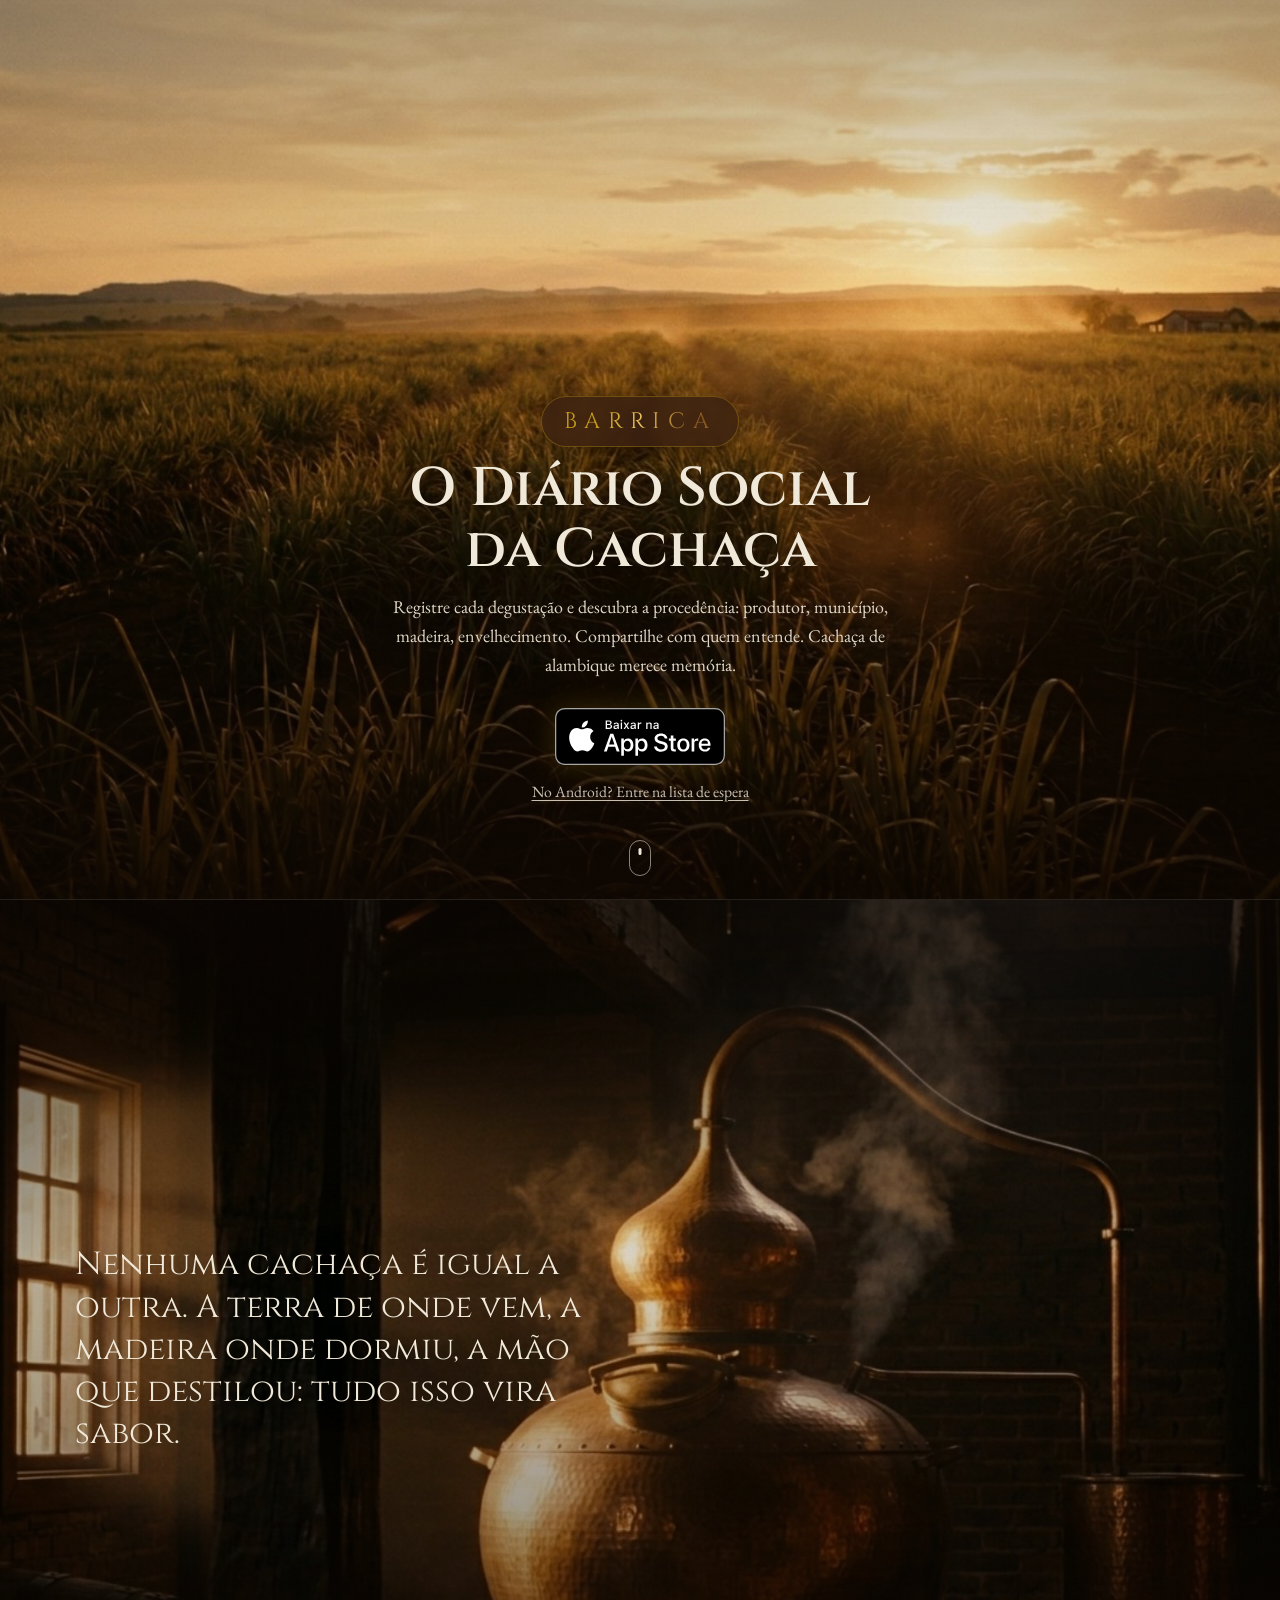
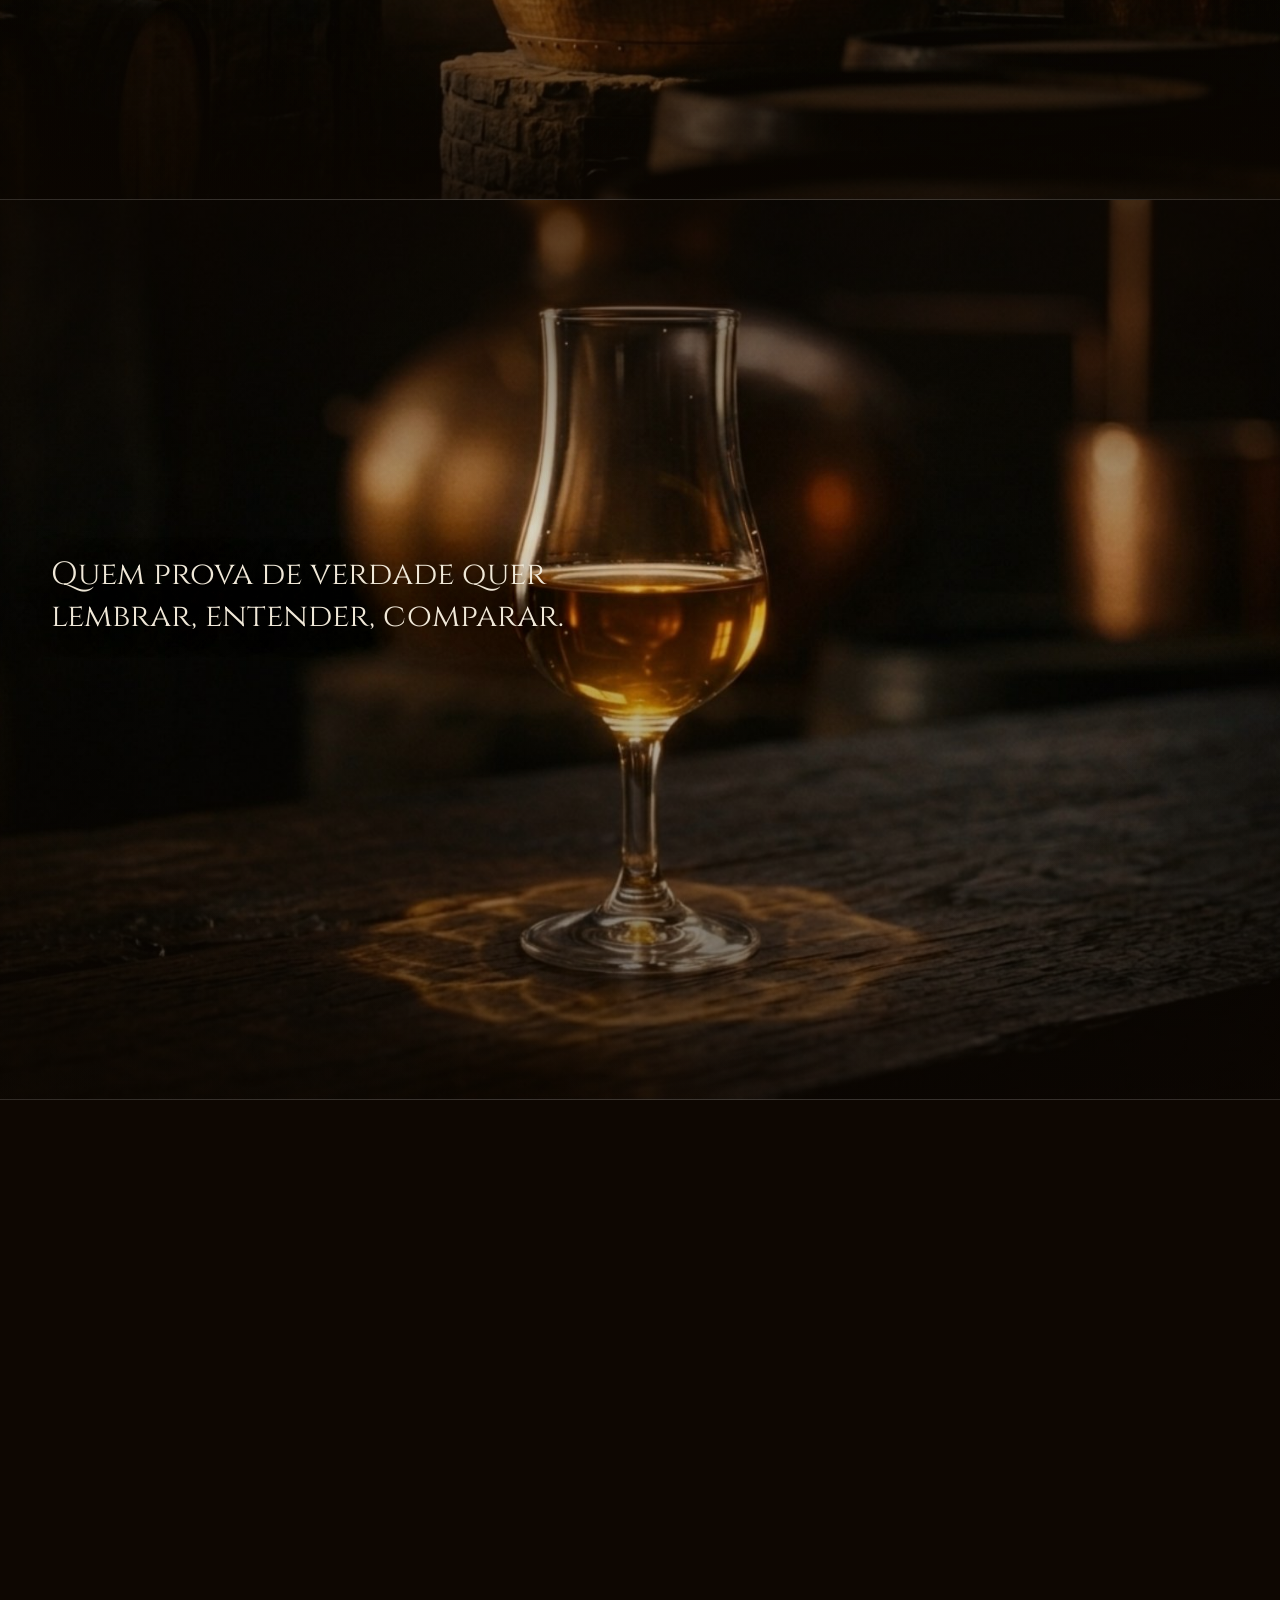
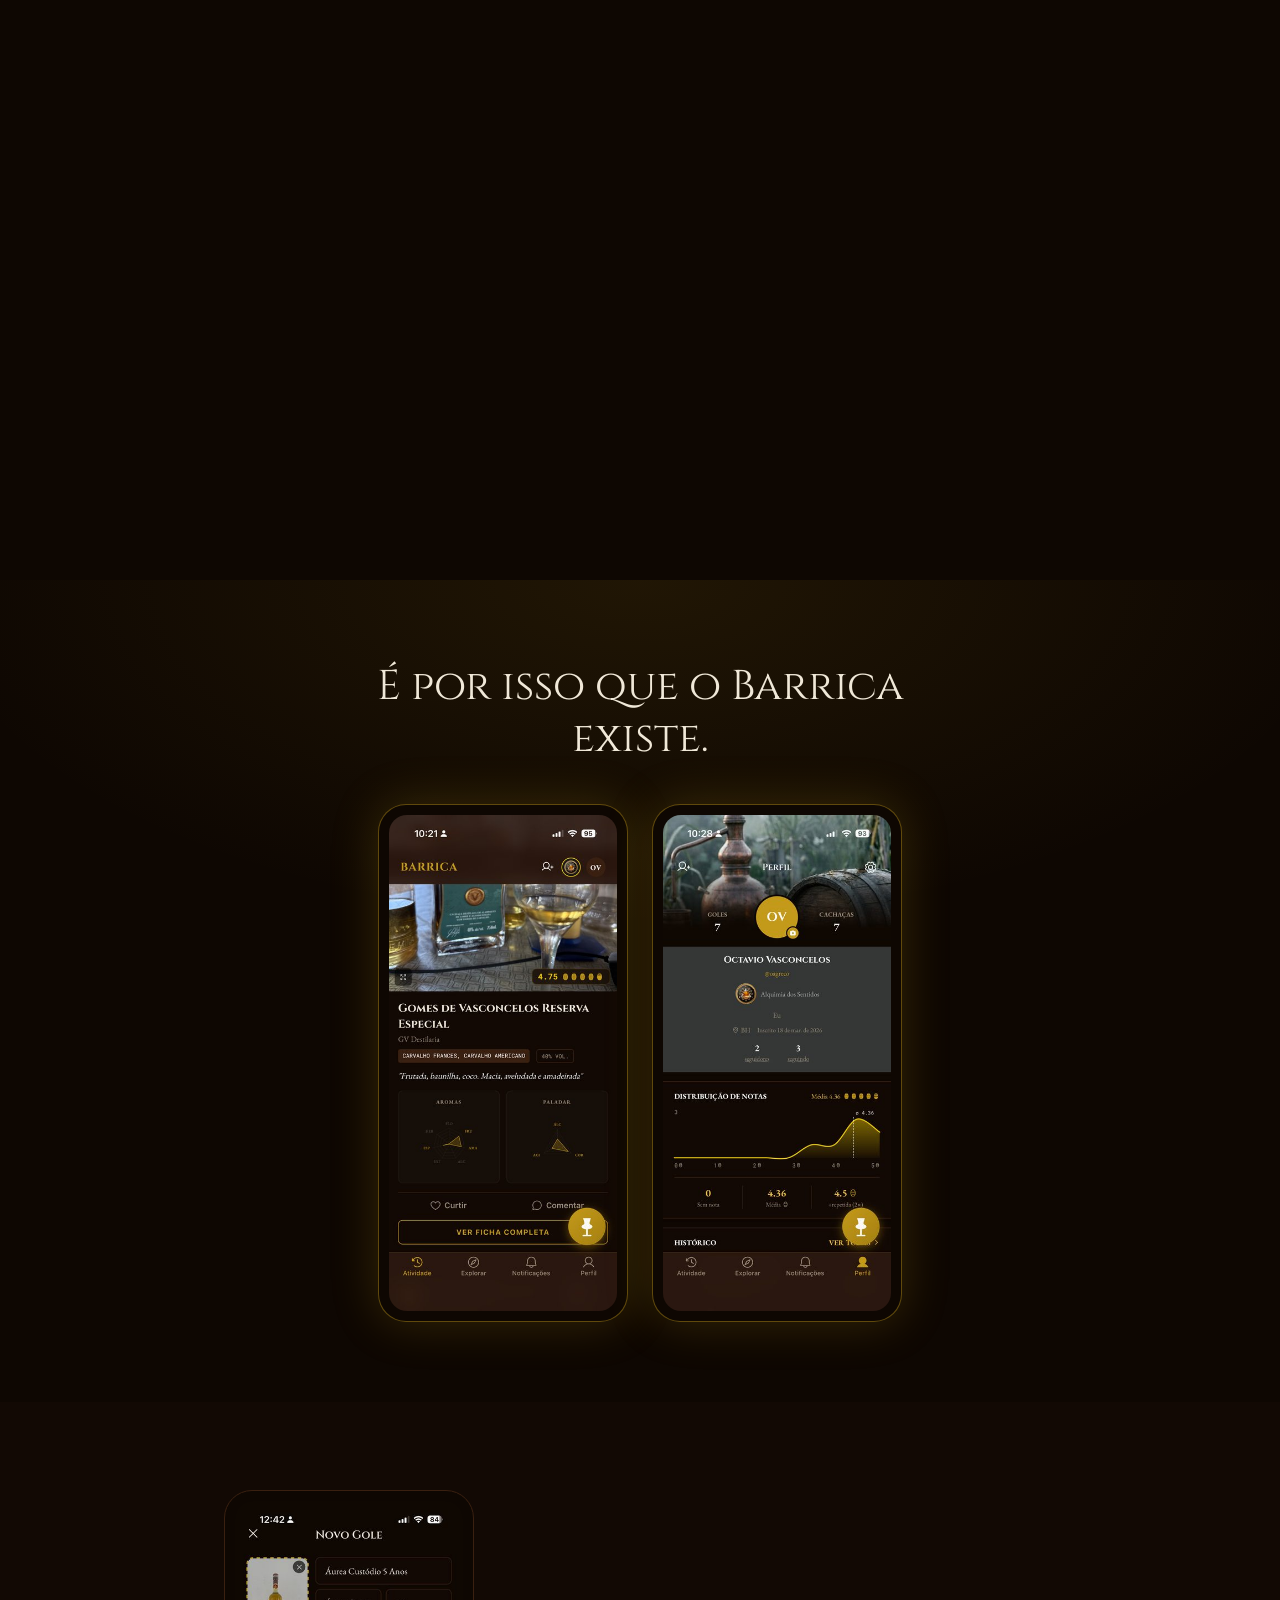
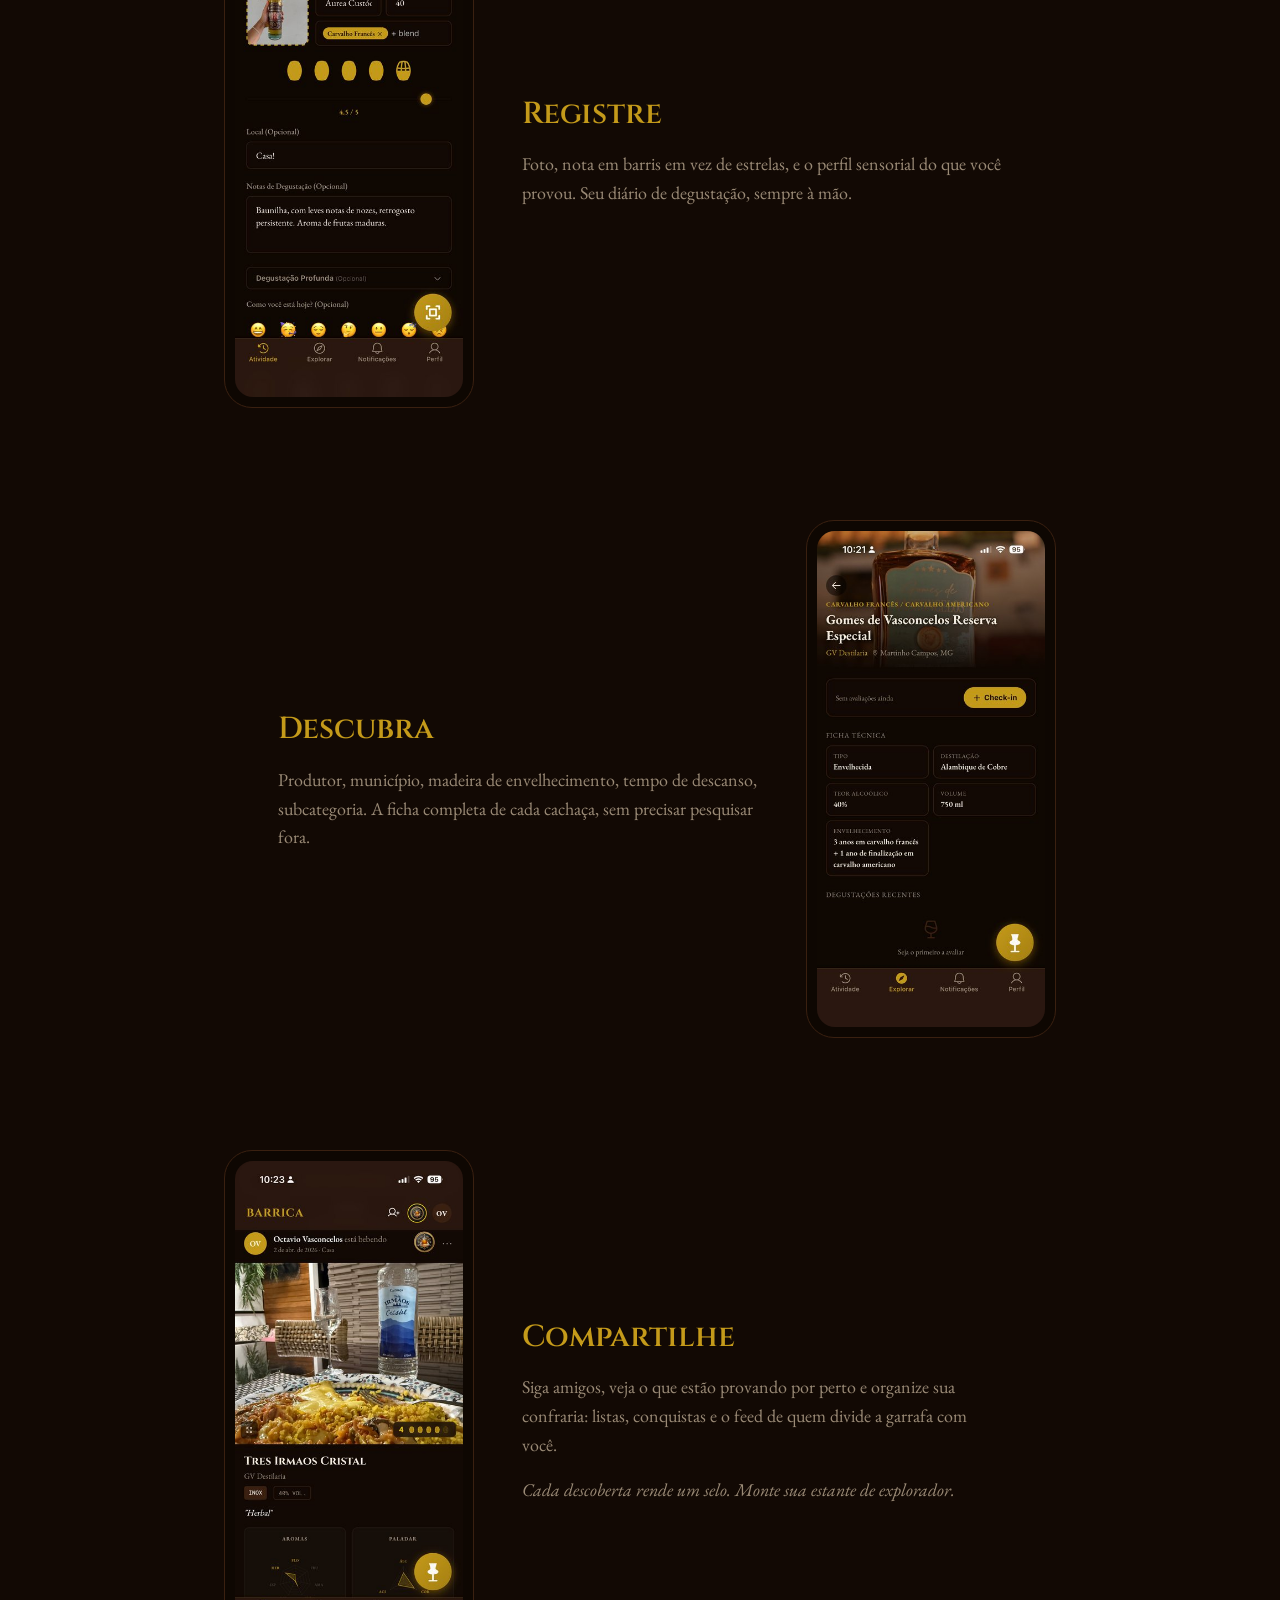
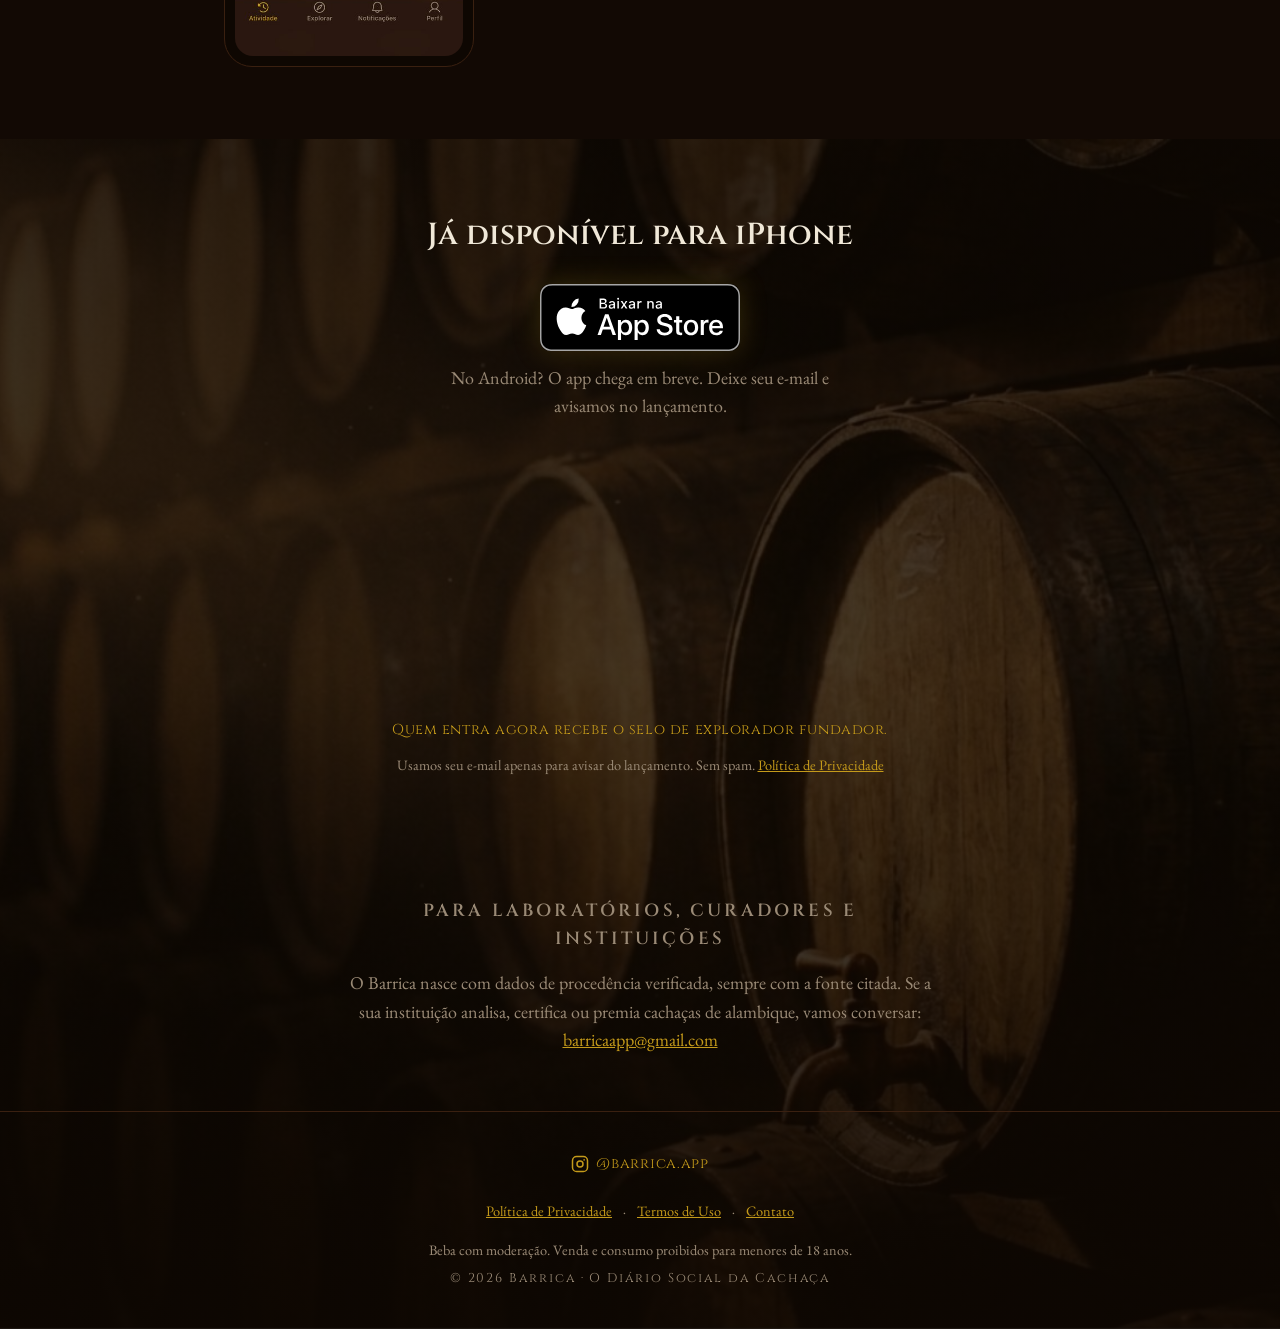
==== ig/index.html @ 42ac30ba "feat(ig): atalho /ig com redirect que carrega o UTM da bio do Instagram Bio do Instagram fica limpa " ====
<!DOCTYPE html>
<html lang="pt-BR">
<head>
  <meta charset="UTF-8">
  <meta name="viewport" content="width=device-width, initial-scale=1.0">
  <meta name="robots" content="noindex">
  <title>Barrica</title>
  <link rel="canonical" href="https://barricaapp.github.io/">
  <!-- Atalho de bio do Instagram. Redireciona pra landing ja carregando o UTM
       do canal (source=instagram, medium=bio). O PostHog da landing captura o
       utm_* no pageview da raiz; esta pagina NAO carrega PostHog, pra nao gerar
       pageview lixo. location.replace nao empilha historico (back volta ao IG). -->
  <meta http-equiv="refresh" content="0; url=/?utm_source=instagram&amp;utm_medium=bio&amp;utm_campaign=launch-jul26">
  <script>
    location.replace('/?utm_source=instagram&utm_medium=bio&utm_campaign=launch-jul26');
  </script>
</head>
<body>
  <p style="font-family: system-ui, sans-serif; text-align: center; margin-top: 20vh; color: #555;">
    Redirecionando para o Barrica&hellip;
    <br>
    <a href="/?utm_source=instagram&amp;utm_medium=bio&amp;utm_campaign=launch-jul26">Continuar</a>
  </p>
</body>
</html>
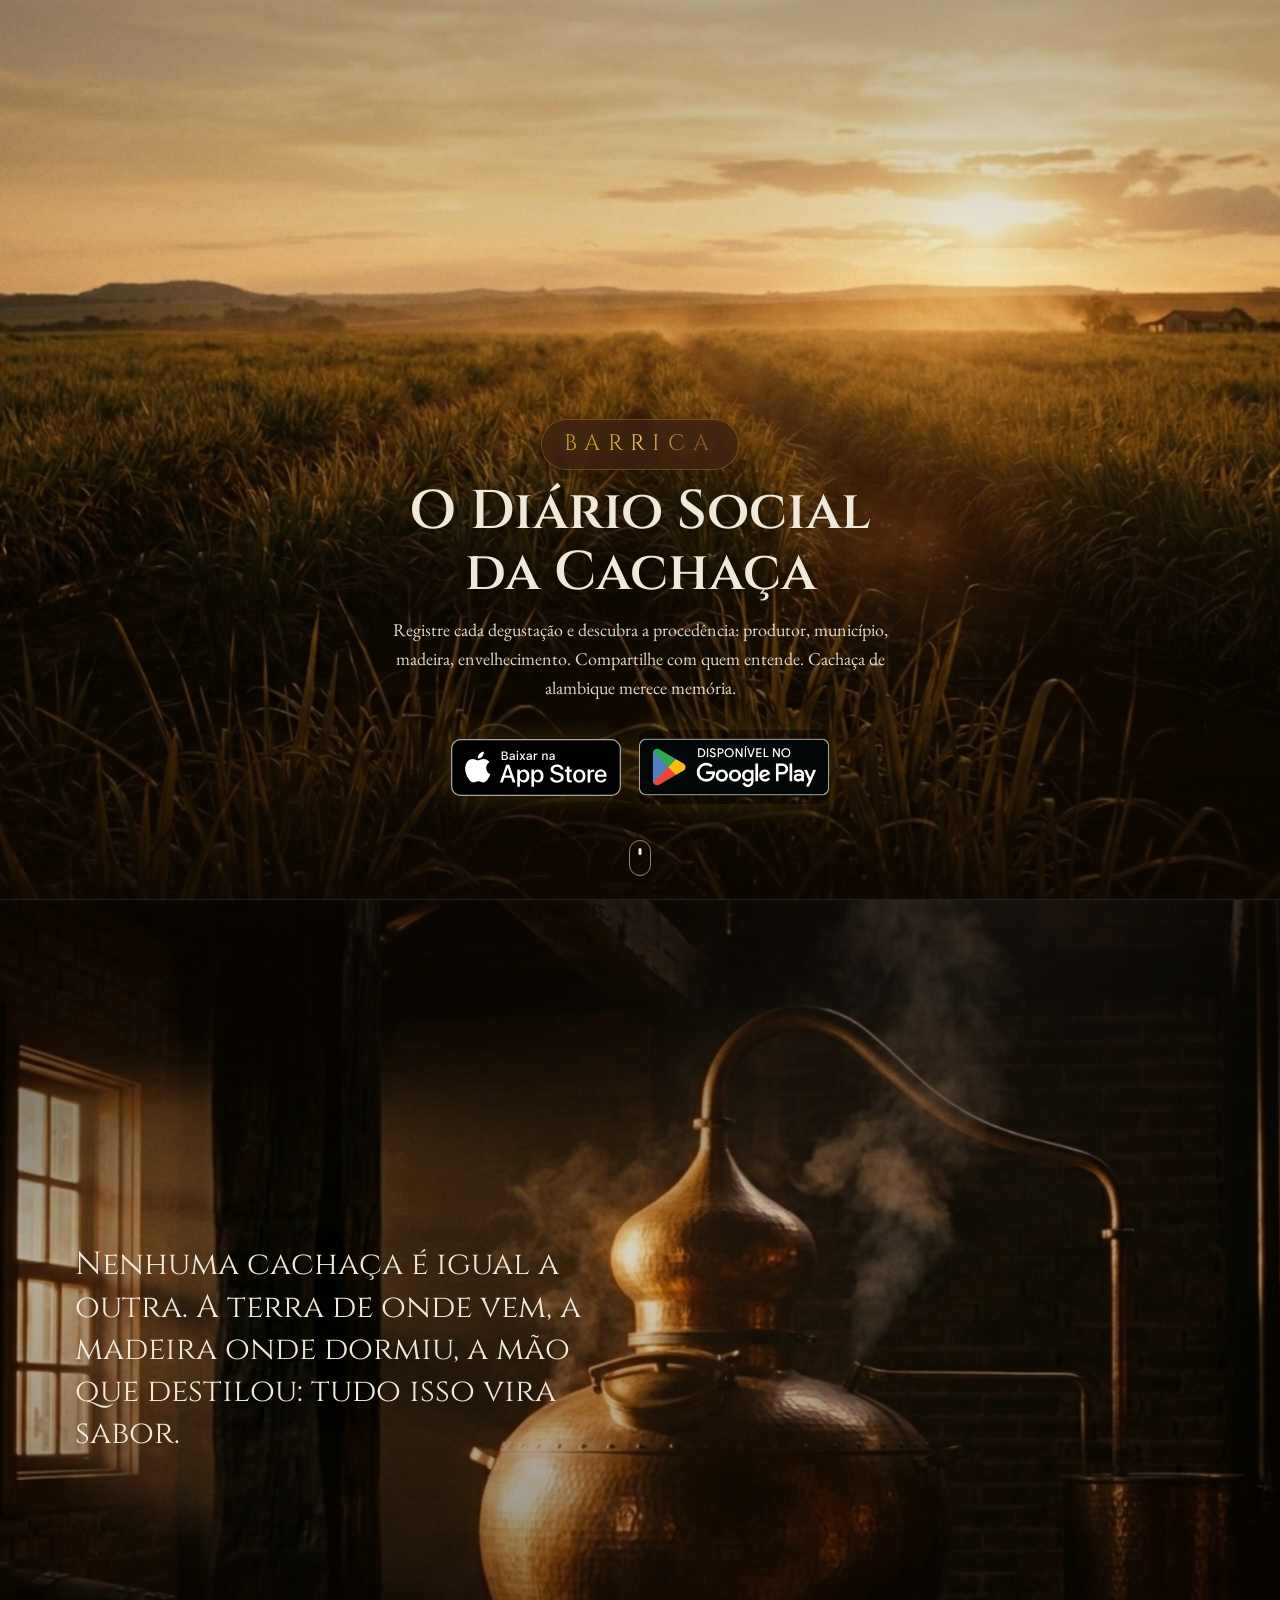
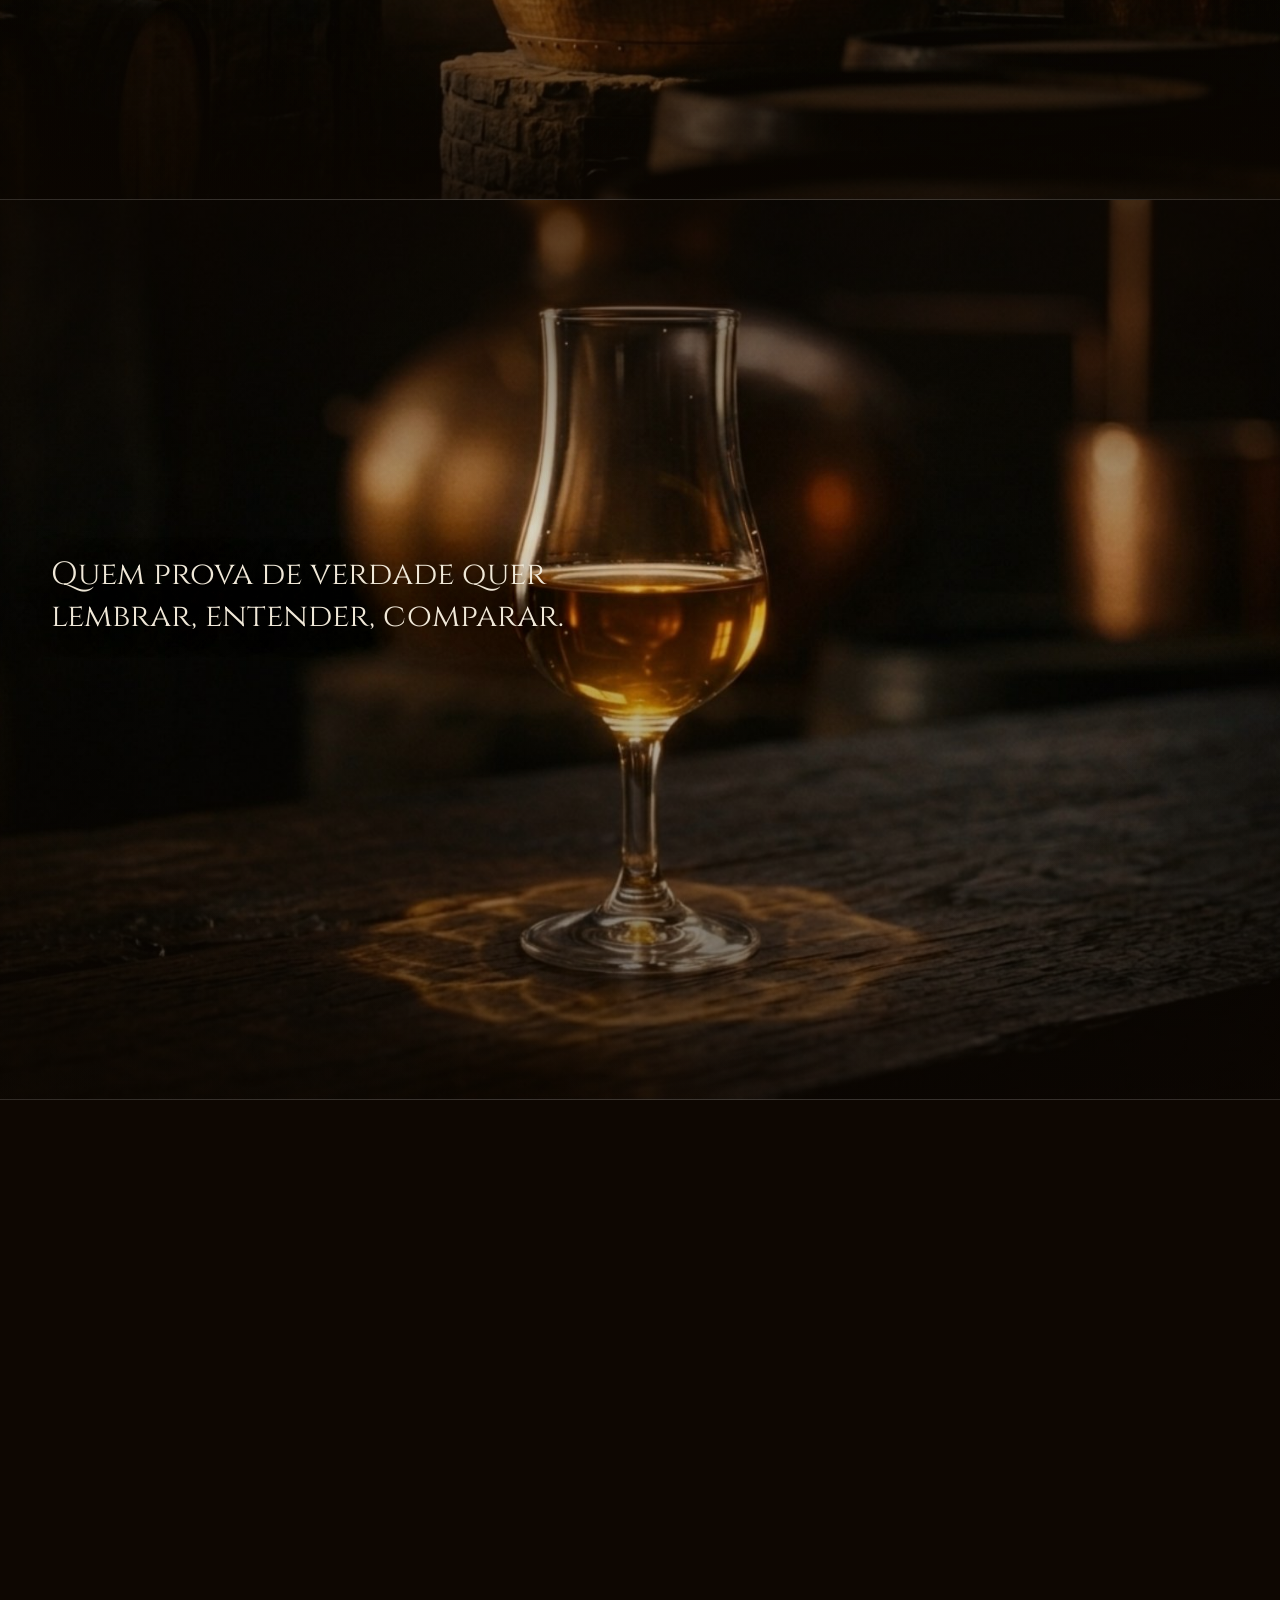
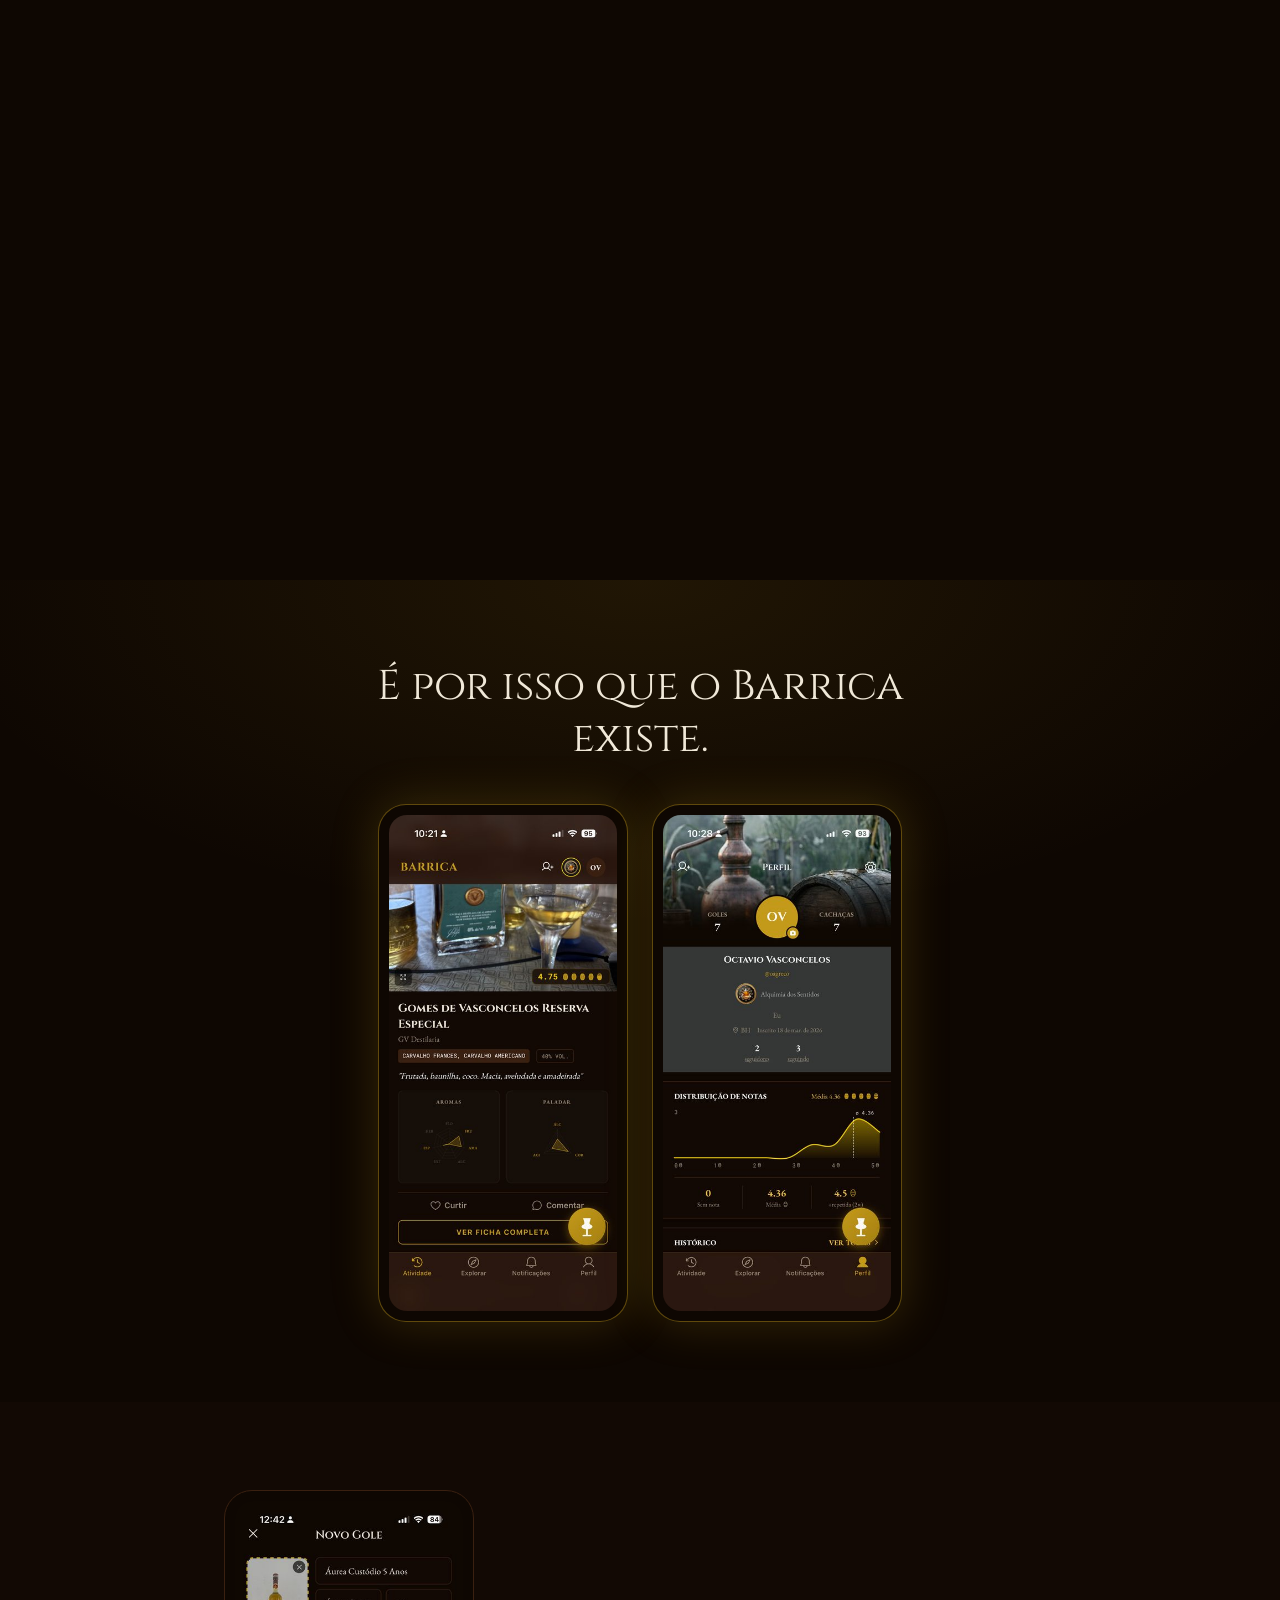
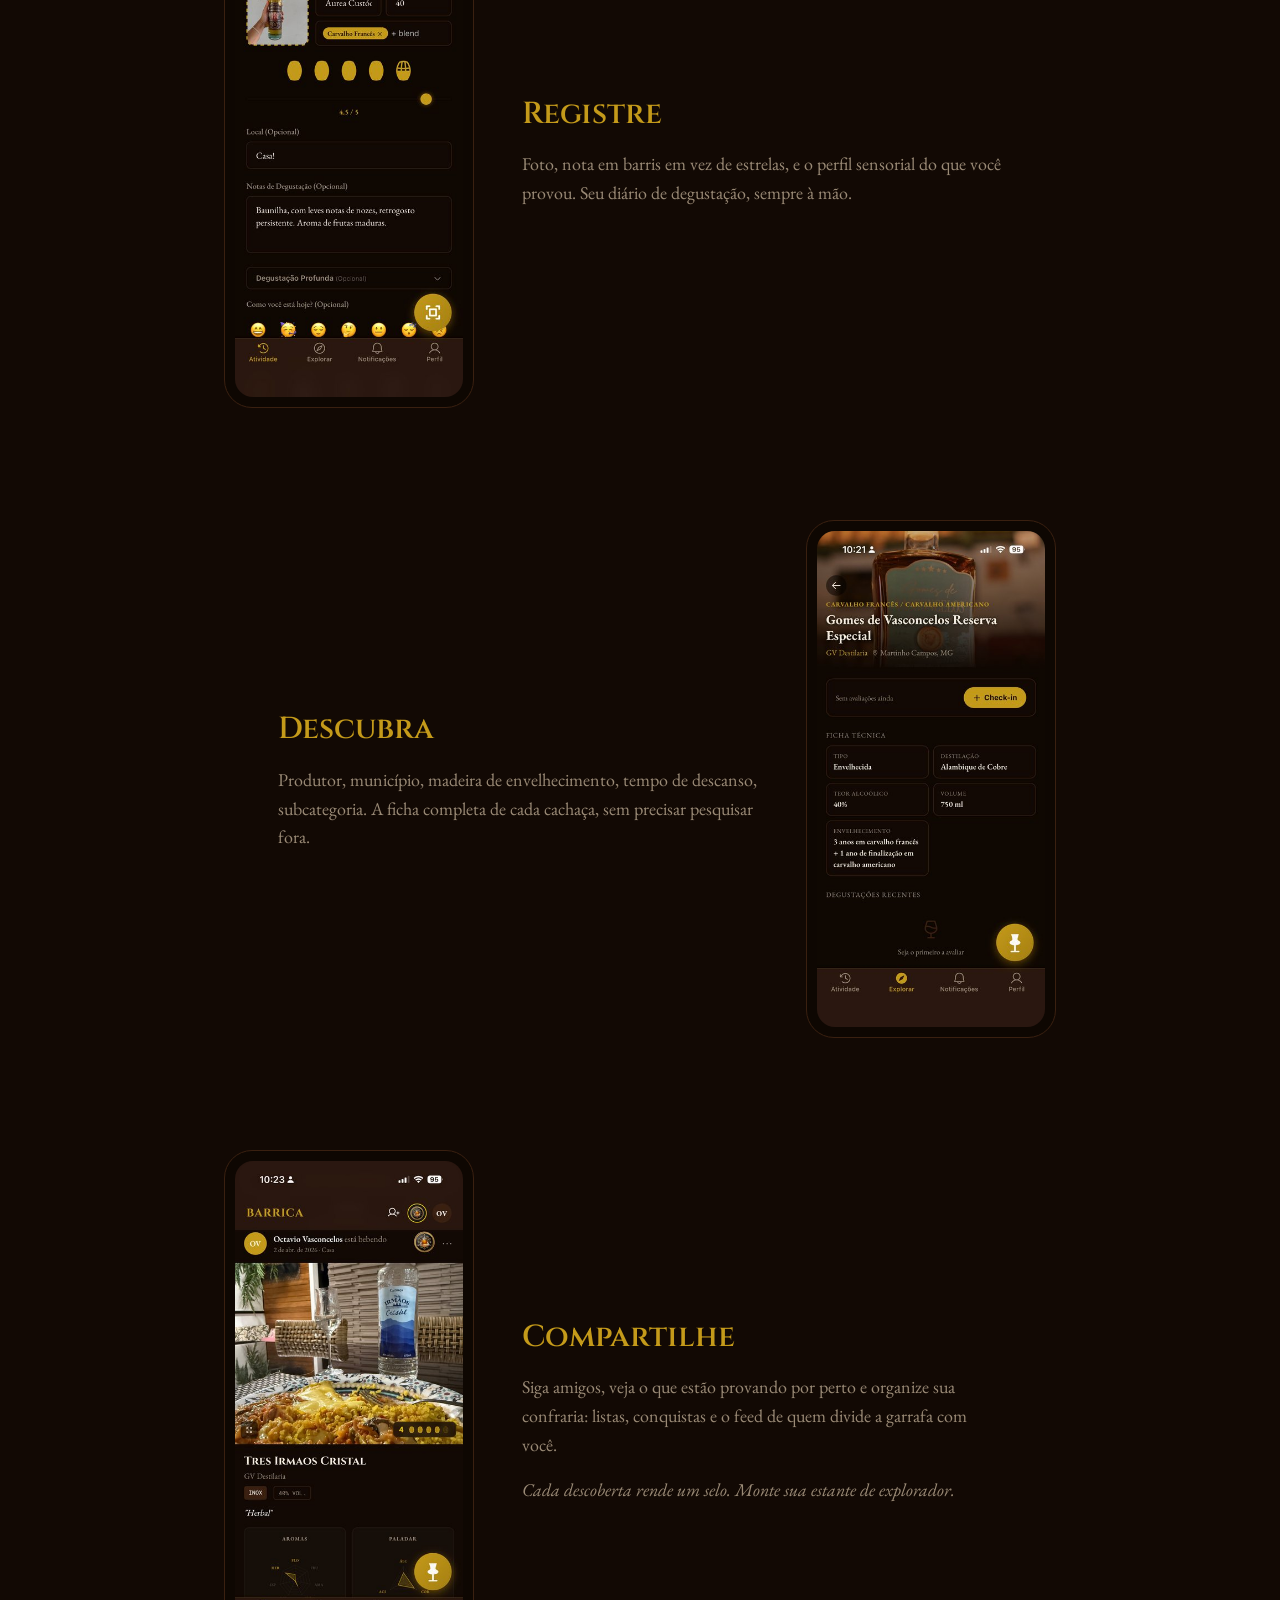
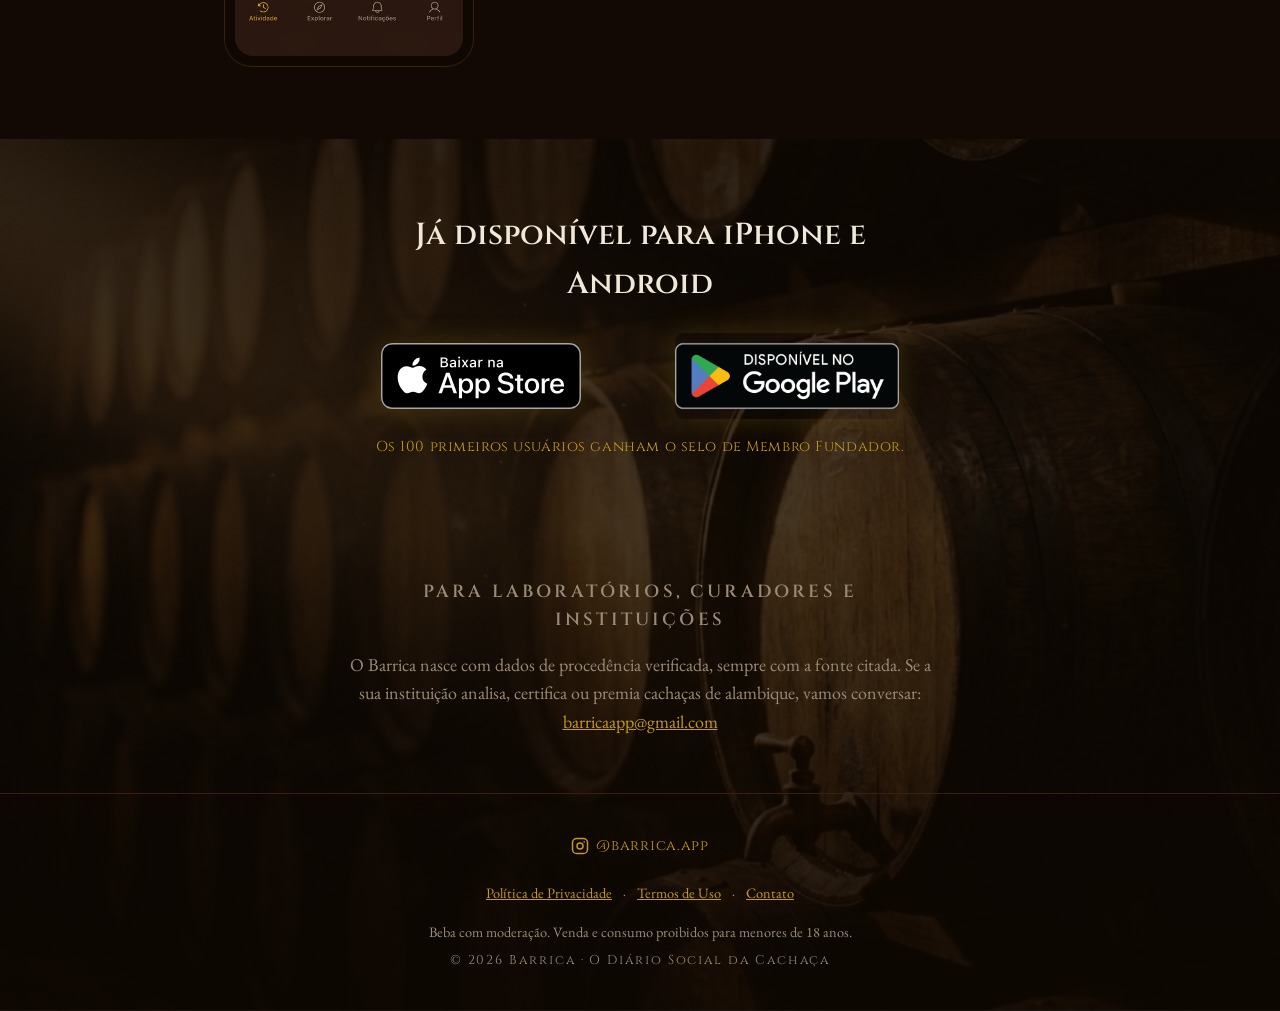
==== commit ddfdc8f1: "feat: migra a landing para o dominio proprio barrica.app Adiciona o CNAME do GitHub Pages e troca as" ====
--- a/ig/index.html
+++ b/ig/index.html
@@ -5,7 +5,7 @@
   <meta name="viewport" content="width=device-width, initial-scale=1.0">
   <meta name="robots" content="noindex">
   <title>Barrica</title>
-  <link rel="canonical" href="https://barricaapp.github.io/">
+  <link rel="canonical" href="https://barrica.app/">
   <!-- Atalho de bio do Instagram. Redireciona pra landing ja carregando o UTM
        do canal (source=instagram, medium=bio). O PostHog da landing captura o
        utm_* no pageview da raiz; esta pagina NAO carrega PostHog, pra nao gerar
